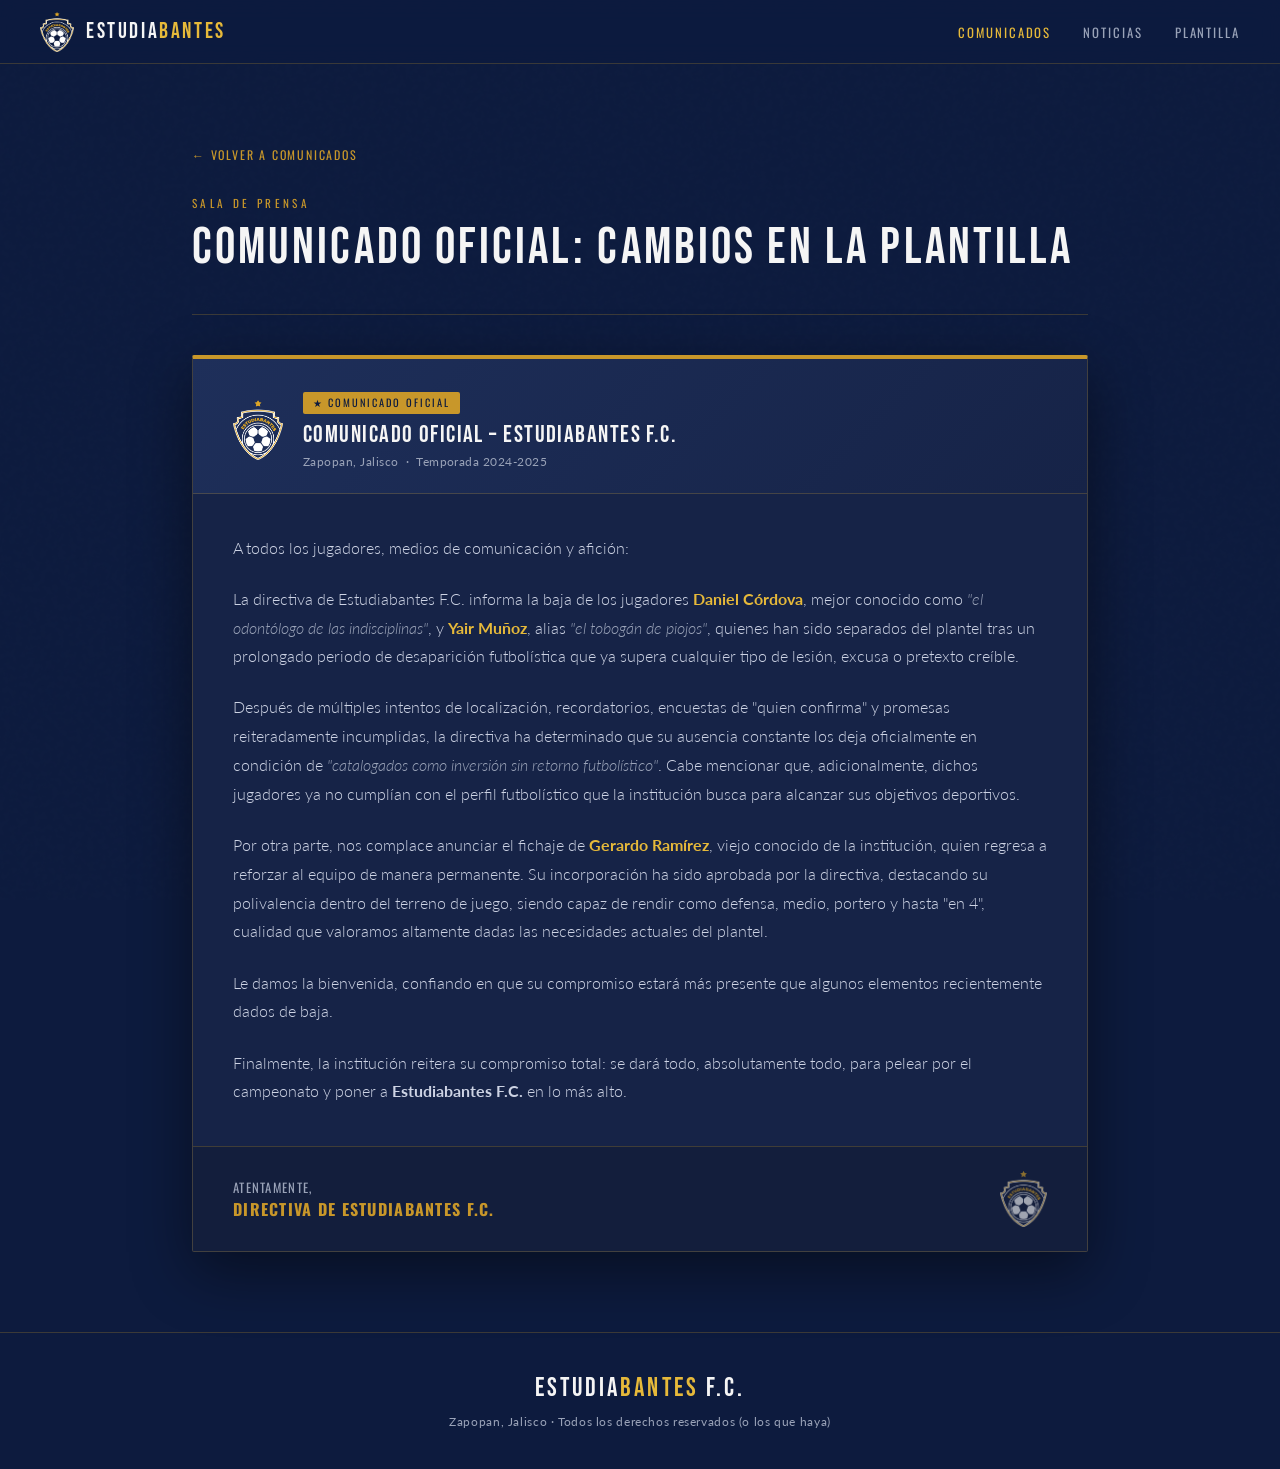
==== comunicado-cambios-plantilla.html @ 74355f9c "Estudiabantes FC" ====
<!DOCTYPE html>
<html lang="es">
<head>
  <meta charset="UTF-8" />
  <meta name="viewport" content="width=device-width, initial-scale=1.0" />
  <title>Cambios en la Plantilla – Estudiabantes F.C.</title>
  <link rel="icon" type="image/jpeg" href="images/Logo.jpg" />
  <link href="https://fonts.googleapis.com/css2?family=Bebas+Neue&family=Oswald:wght@300;400;600;700&family=Lato:ital,wght@0,300;0,400;0,700;1,300;1,400&display=swap" rel="stylesheet" />
  <link rel="stylesheet" href="style.css" />
</head>
<body>

<nav>
  <a href="index.html" class="nav-logo">
    <img src="images/LogoAmarilloAsset.png" alt="Escudo Estudiabantes FC" class="nav-logo-emblem" />
    <span class="nav-logo-text">ESTUDIA<span>BANTES</span></span>
  </a>
  <ul>
    <li><a href="comunicados.html" class="nav-active">Comunicados</a></li>
    <li><a href="noticias.html">Noticias</a></li>
    <li><a href="plantilla.html">Plantilla</a></li>
  </ul>
</nav>

<section>
  <a href="comunicados.html" class="back-link">← Volver a Comunicados</a>

  <div class="section-label">Sala de prensa</div>
  <div class="section-title">Comunicado Oficial: Cambios en la plantilla</div>
  <hr class="section-rule" />

  <div class="comunicado-wrap">
    <div class="comunicado-header">
      <img src="images/LogoAmarilloAsset.png" alt="Escudo Estudiabantes FC" class="com-logo" />
      <div class="com-meta">
        <span class="com-badge">&#9733; Comunicado Oficial</span>
        <div class="com-title">COMUNICADO OFICIAL – ESTUDIABANTES F.C.</div>
        <div class="com-date">Zapopan, Jalisco &nbsp;·&nbsp; Temporada 2024-2025</div>
      </div>
    </div>

    <div class="comunicado-body">
      <p>A todos los jugadores, medios de comunicación y afición:</p>

      <p>La directiva de Estudiabantes F.C. informa la baja de los jugadores
        <span class="highlight-name">Daniel Córdova</span>, mejor conocido como
        <span class="highlight-alias">"el odontólogo de las indisciplinas"</span>, y
        <span class="highlight-name">Yair Muñoz</span>, alias
        <span class="highlight-alias">"el tobogán de piojos"</span>, quienes han sido separados del
        plantel tras un prolongado periodo de desaparición futbolística que ya supera cualquier tipo
        de lesión, excusa o pretexto creíble.
      </p>

      <p>Después de múltiples intentos de localización, recordatorios, encuestas de "quien confirma"
        y promesas reiteradamente incumplidas, la directiva ha determinado que su ausencia constante
        los deja oficialmente en condición de
        <span class="highlight-alias">"catalogados como inversión sin retorno futbolístico"</span>.
        Cabe mencionar que, adicionalmente, dichos jugadores ya no cumplían con el perfil futbolístico
        que la institución busca para alcanzar sus objetivos deportivos.
      </p>

      <p>Por otra parte, nos complace anunciar el fichaje de
        <span class="highlight-name">Gerardo Ramírez</span>, viejo conocido de la institución, quien
        regresa a reforzar al equipo de manera permanente. Su incorporación ha sido aprobada por la
        directiva, destacando su polivalencia dentro del terreno de juego, siendo capaz de rendir como
        defensa, medio, portero y hasta "en 4"</span>, cualidad que valoramos altamente dadas las
        necesidades actuales del plantel.
      </p>

      <p>Le damos la bienvenida, confiando en que su compromiso estará más presente que algunos
        elementos recientemente dados de baja.
      </p>

      <p>Finalmente, la institución reitera su compromiso total: se dará todo, absolutamente todo,
        para pelear por el campeonato y poner a
        <strong>Estudiabantes F.C.</strong> en lo más alto.
      </p>
    </div>

    <div class="comunicado-footer">
      <div class="com-sign">
        Atentamente,
        <strong>Directiva de Estudiabantes F.C.</strong>
      </div>
      <img src="images/LogoAmarilloAsset.png" alt="Sello Estudiabantes FC" class="com-seal" />
    </div>
  </div>
</section>

<footer>
  <div class="footer-logo">ESTUDIA<span>BANTES</span> F.C.</div>
  <p>Zapopan, Jalisco · Todos los derechos reservados (o los que haya)</p>
</footer>

</body>
</html>
---- style.css ----
:root {
  --navy:   #0d1b3e;
  --navy2:  #162347;
  --navy3:  #1e2f5a;
  --gold:   #c8972a;
  --gold2:  #e6b93a;
  --white:  #f5f5f5;
  --gray:   #9aa3b8;
  --border: rgba(200, 151, 42, 0.25);
}

*, *::before, *::after { box-sizing: border-box; margin: 0; padding: 0; }

html { scroll-behavior: smooth; }

body {
  background-color: var(--navy);
  color: var(--white);
  font-family: 'Lato', sans-serif;
  overflow-x: hidden;
}

/* ── NOISE OVERLAY ── */
body::before {
  content: '';
  position: fixed;
  inset: 0;
  background-image: url("data:image/svg+xml,%3Csvg viewBox='0 0 200 200' xmlns='http://www.w3.org/2000/svg'%3E%3Cfilter id='n'%3E%3CfeTurbulence type='fractalNoise' baseFrequency='0.75' numOctaves='4' stitchTiles='stitch'/%3E%3C/filter%3E%3Crect width='100%25' height='100%25' filter='url(%23n)' opacity='0.04'/%3E%3C/svg%3E");
  pointer-events: none;
  z-index: 0;
  opacity: .35;
}

/* ── NAV ── */
nav {
  position: sticky;
  top: 0;
  z-index: 100;
  display: flex;
  align-items: center;
  justify-content: space-between;
  padding: 0 2.5rem;
  height: 64px;
  background: rgba(13,27,62,.92);
  backdrop-filter: blur(12px);
  border-bottom: 1px solid var(--border);
}

.nav-logo {
  display: flex;
  align-items: center;
  gap: .75rem;
  text-decoration: none;
}

.nav-logo-emblem {
  width: 34px;
  height: 40px;
  object-fit: contain;
  flex-shrink: 0;
}

.nav-logo-text {
  font-family: 'Bebas Neue', sans-serif;
  font-size: 1.35rem;
  letter-spacing: .12em;
  color: var(--white);
  line-height: 1;
}

.nav-logo-text span { color: var(--gold2); }

nav ul {
  display: flex;
  gap: 2rem;
  list-style: none;
}

nav ul a {
  font-family: 'Oswald', sans-serif;
  font-weight: 400;
  font-size: .8rem;
  letter-spacing: .15em;
  text-transform: uppercase;
  color: var(--gray);
  text-decoration: none;
  transition: color .2s;
}
nav ul a:hover,
nav ul a.nav-active { color: var(--gold2); }

/* ── HERO ── */
.hero {
  position: relative;
  display: flex;
  flex-direction: column;
  align-items: center;
  justify-content: center;
  min-height: 88vh;
  text-align: center;
  overflow: hidden;
  padding: 5rem 2rem 6rem;
}

.hero::after {
  content: '';
  position: absolute;
  left: -10%;
  bottom: -30px;
  width: 120%;
  height: 90px;
  background: var(--gold);
  transform: rotate(-2deg);
  opacity: .07;
}

.hero-glow {
  position: absolute;
  top: 50%;
  left: 50%;
  transform: translate(-50%, -50%);
  width: 600px;
  height: 600px;
  background: radial-gradient(circle, rgba(200,151,42,.12) 0%, transparent 70%);
  pointer-events: none;
}

.hero-badge {
  width: 151px;
  height: 180px;
  object-fit: contain;
  margin-bottom: 2rem;
  animation: floatBadge 5s ease-in-out infinite;
  filter: drop-shadow(0 8px 32px rgba(200,151,42,.35));
  position: relative;
  z-index: 1;
}

@keyframes floatBadge {
  0%,100% { transform: translateY(0); }
  50%      { transform: translateY(-10px); }
}

.hero-tag {
  font-family: 'Oswald', sans-serif;
  font-size: .72rem;
  letter-spacing: .25em;
  text-transform: uppercase;
  color: var(--gold);
  margin-bottom: 1rem;
  position: relative;
  z-index: 1;
}

.hero h1 {
  font-family: 'Bebas Neue', sans-serif;
  font-size: clamp(3.5rem, 10vw, 7rem);
  letter-spacing: .06em;
  line-height: .95;
  color: var(--white);
  position: relative;
  z-index: 1;
}

.hero h1 .gold { color: var(--gold2); }

.hero-sub {
  margin-top: 1.25rem;
  font-size: 1rem;
  font-weight: 300;
  color: var(--gray);
  letter-spacing: .05em;
  position: relative;
  z-index: 1;
}

.hero-divider {
  width: 60px;
  height: 2px;
  background: var(--gold);
  margin: 2rem auto;
  position: relative;
  z-index: 1;
}

.hero-stat-row {
  display: flex;
  gap: 3rem;
  position: relative;
  z-index: 1;
}

.hero-stat { text-align: center; }
.hero-stat strong {
  display: block;
  font-family: 'Bebas Neue', sans-serif;
  font-size: 2.6rem;
  color: var(--gold2);
  line-height: 1;
}
.hero-stat span {
  font-size: .72rem;
  letter-spacing: .18em;
  text-transform: uppercase;
  color: var(--gray);
}

/* ── SECTION SHARED ── */
section {
  position: relative;
  z-index: 1;
  padding: 5rem 2rem;
  max-width: 960px;
  margin: 0 auto;
}

.section-label {
  font-family: 'Oswald', sans-serif;
  font-size: .7rem;
  letter-spacing: .3em;
  text-transform: uppercase;
  color: var(--gold);
  margin-bottom: .6rem;
}

.section-title {
  font-family: 'Bebas Neue', sans-serif;
  font-size: clamp(2rem, 5vw, 3.2rem);
  letter-spacing: .06em;
  color: var(--white);
  margin-bottom: 2.5rem;
  line-height: 1.05;
}

hr.section-rule {
  border: none;
  border-top: 1px solid var(--border);
  margin-bottom: 2.5rem;
}

/* ── BACK LINK ── */
.back-link {
  display: inline-block;
  font-family: 'Oswald', sans-serif;
  font-size: .75rem;
  letter-spacing: .15em;
  text-transform: uppercase;
  color: var(--gold);
  text-decoration: none;
  margin-bottom: 2rem;
  transition: color .2s;
}
.back-link:hover { color: var(--gold2); }

/* ── COMUNICADO CARDS (listing) ── */
.com-list {
  display: flex;
  flex-direction: column;
  gap: 1.25rem;
}

.com-card {
  display: flex;
  align-items: center;
  gap: 1.5rem;
  background: var(--navy2);
  border: 1px solid var(--border);
  border-left: 4px solid var(--gold);
  border-radius: 2px;
  padding: 1.5rem 1.75rem;
  text-decoration: none;
  transition: background .2s, box-shadow .2s, border-color .2s;
}
.com-card:hover {
  background: var(--navy3);
  box-shadow: 0 8px 30px rgba(0,0,0,.35);
  border-left-color: var(--gold2);
}

.com-card-logo {
  width: 44px;
  height: 52px;
  object-fit: contain;
  flex-shrink: 0;
}

.com-card-body { flex: 1; }

.com-card-title {
  font-family: 'Oswald', sans-serif;
  font-size: 1.1rem;
  font-weight: 600;
  color: var(--white);
  margin: .35rem 0 .3rem;
  line-height: 1.2;
}

.com-card-date {
  font-size: .72rem;
  color: var(--gray);
  letter-spacing: .04em;
  margin-bottom: .5rem;
}

.com-card-preview {
  font-size: .85rem;
  color: var(--gray);
  line-height: 1.5;
}

.com-card-arrow {
  font-size: 1.4rem;
  color: var(--gold);
  flex-shrink: 0;
  transition: transform .2s;
}
.com-card:hover .com-card-arrow { transform: translateX(4px); }

/* ── COMUNICADO DETAIL ── */
.comunicado-wrap {
  background: var(--navy2);
  border: 1px solid var(--border);
  border-top: 4px solid var(--gold);
  border-radius: 2px;
  overflow: hidden;
  box-shadow: 0 20px 60px rgba(0,0,0,.45);
}

.comunicado-header {
  background: linear-gradient(135deg, var(--navy3) 0%, var(--navy2) 100%);
  padding: 2rem 2.5rem 1.5rem;
  border-bottom: 1px solid var(--border);
  display: flex;
  align-items: center;
  gap: 1.25rem;
}

.com-logo { width: 50px; height: 60px; object-fit: contain; flex-shrink: 0; }

.com-meta { flex: 1; }

.com-badge {
  display: inline-block;
  font-family: 'Oswald', sans-serif;
  font-size: .65rem;
  letter-spacing: .2em;
  text-transform: uppercase;
  color: var(--navy);
  background: var(--gold);
  padding: .2rem .6rem;
  border-radius: 2px;
  margin-bottom: .5rem;
}

.com-title {
  font-family: 'Bebas Neue', sans-serif;
  font-size: 1.5rem;
  letter-spacing: .06em;
  color: var(--white);
  line-height: 1.1;
}

.com-date {
  font-size: .75rem;
  color: var(--gray);
  margin-top: .35rem;
  letter-spacing: .04em;
}

.comunicado-body { padding: 2.5rem; }

.comunicado-body p {
  font-size: 1rem;
  line-height: 1.8;
  color: #cdd3e4;
  margin-bottom: 1.4rem;
  font-weight: 300;
}

.comunicado-body p:last-child { margin-bottom: 0; }

.highlight-name { color: var(--gold2); font-weight: 700; }
.highlight-alias { color: var(--gray); font-style: italic; }

.comunicado-footer {
  padding: 1.5rem 2.5rem;
  border-top: 1px solid var(--border);
  background: rgba(0,0,0,.15);
  display: flex;
  align-items: center;
  justify-content: space-between;
  gap: 1rem;
  flex-wrap: wrap;
}

.com-sign {
  font-family: 'Oswald', sans-serif;
  font-size: .8rem;
  letter-spacing: .1em;
  text-transform: uppercase;
  color: var(--gray);
}
.com-sign strong { color: var(--gold); display: block; font-size: 1rem; }

.com-seal {
  width: 47px;
  height: 56px;
  object-fit: contain;
  opacity: .6;
}

/* ── NOTICIAS ── */
.news-grid {
  display: grid;
  grid-template-columns: repeat(auto-fit, minmax(260px, 1fr));
  gap: 1.5rem;
}

.news-card {
  background: var(--navy2);
  border: 1px solid var(--border);
  border-radius: 2px;
  overflow: hidden;
  transition: transform .25s, box-shadow .25s;
}
.news-card:hover {
  transform: translateY(-4px);
  box-shadow: 0 12px 40px rgba(0,0,0,.4);
}

.news-thumb {
  height: 120px;
  background: linear-gradient(135deg, var(--navy3) 0%, #0a1428 100%);
  display: flex;
  align-items: center;
  justify-content: center;
  font-size: 2.5rem;
  border-bottom: 1px solid var(--border);
}

.news-body { padding: 1.25rem; }

.news-cat {
  font-family: 'Oswald', sans-serif;
  font-size: .62rem;
  letter-spacing: .2em;
  text-transform: uppercase;
  color: var(--gold);
  margin-bottom: .4rem;
}

.news-card h3 {
  font-family: 'Oswald', sans-serif;
  font-size: 1rem;
  font-weight: 600;
  color: var(--white);
  line-height: 1.35;
  margin-bottom: .5rem;
}

.news-card p {
  font-size: .82rem;
  color: var(--gray);
  line-height: 1.55;
}

/* ── PLANTILLA ── */
.squad-grid {
  display: grid;
  grid-template-columns: repeat(auto-fill, minmax(130px, 1fr));
  gap: 1rem;
}

.squad-card {
  background: var(--navy2);
  border: 1px solid var(--border);
  border-radius: 2px;
  padding: 1.25rem .75rem 1rem;
  text-align: center;
  transition: border-color .2s, box-shadow .2s;
}
.squad-card:hover { border-color: var(--gold); box-shadow: 0 0 20px rgba(200,151,42,.12); }

.squad-num {
  font-family: 'Bebas Neue', sans-serif;
  font-size: 2.2rem;
  color: var(--gold2);
  line-height: 1;
}

.squad-name {
  font-family: 'Oswald', sans-serif;
  font-size: .8rem;
  font-weight: 600;
  color: var(--white);
  margin-top: .4rem;
  letter-spacing: .03em;
}

.squad-pos {
  font-size: .68rem;
  color: var(--gray);
  letter-spacing: .1em;
  text-transform: uppercase;
  margin-top: .2rem;
}

.squad-new {
  display: inline-block;
  font-size: .58rem;
  background: var(--gold);
  color: var(--navy);
  font-family: 'Oswald', sans-serif;
  letter-spacing: .1em;
  text-transform: uppercase;
  padding: .1rem .4rem;
  border-radius: 1px;
  margin-top: .4rem;
}

/* ── FOOTER ── */
footer {
  position: relative;
  z-index: 1;
  border-top: 1px solid var(--border);
  padding: 2.5rem 2rem;
  text-align: center;
}

footer .footer-logo {
  font-family: 'Bebas Neue', sans-serif;
  font-size: 1.6rem;
  letter-spacing: .12em;
  color: var(--white);
}
footer .footer-logo span { color: var(--gold2); }

footer p {
  margin-top: .6rem;
  font-size: .78rem;
  color: var(--gray);
  letter-spacing: .05em;
}

/* ── RESPONSIVE ── */
@media (max-width: 640px) {
  nav ul { display: none; }
  .hero-stat-row { gap: 1.5rem; }
  .comunicado-header { flex-direction: column; text-align: center; }
  .comunicado-footer { justify-content: center; text-align: center; }
  .com-card { flex-wrap: wrap; }
  .com-card-arrow { display: none; }
}
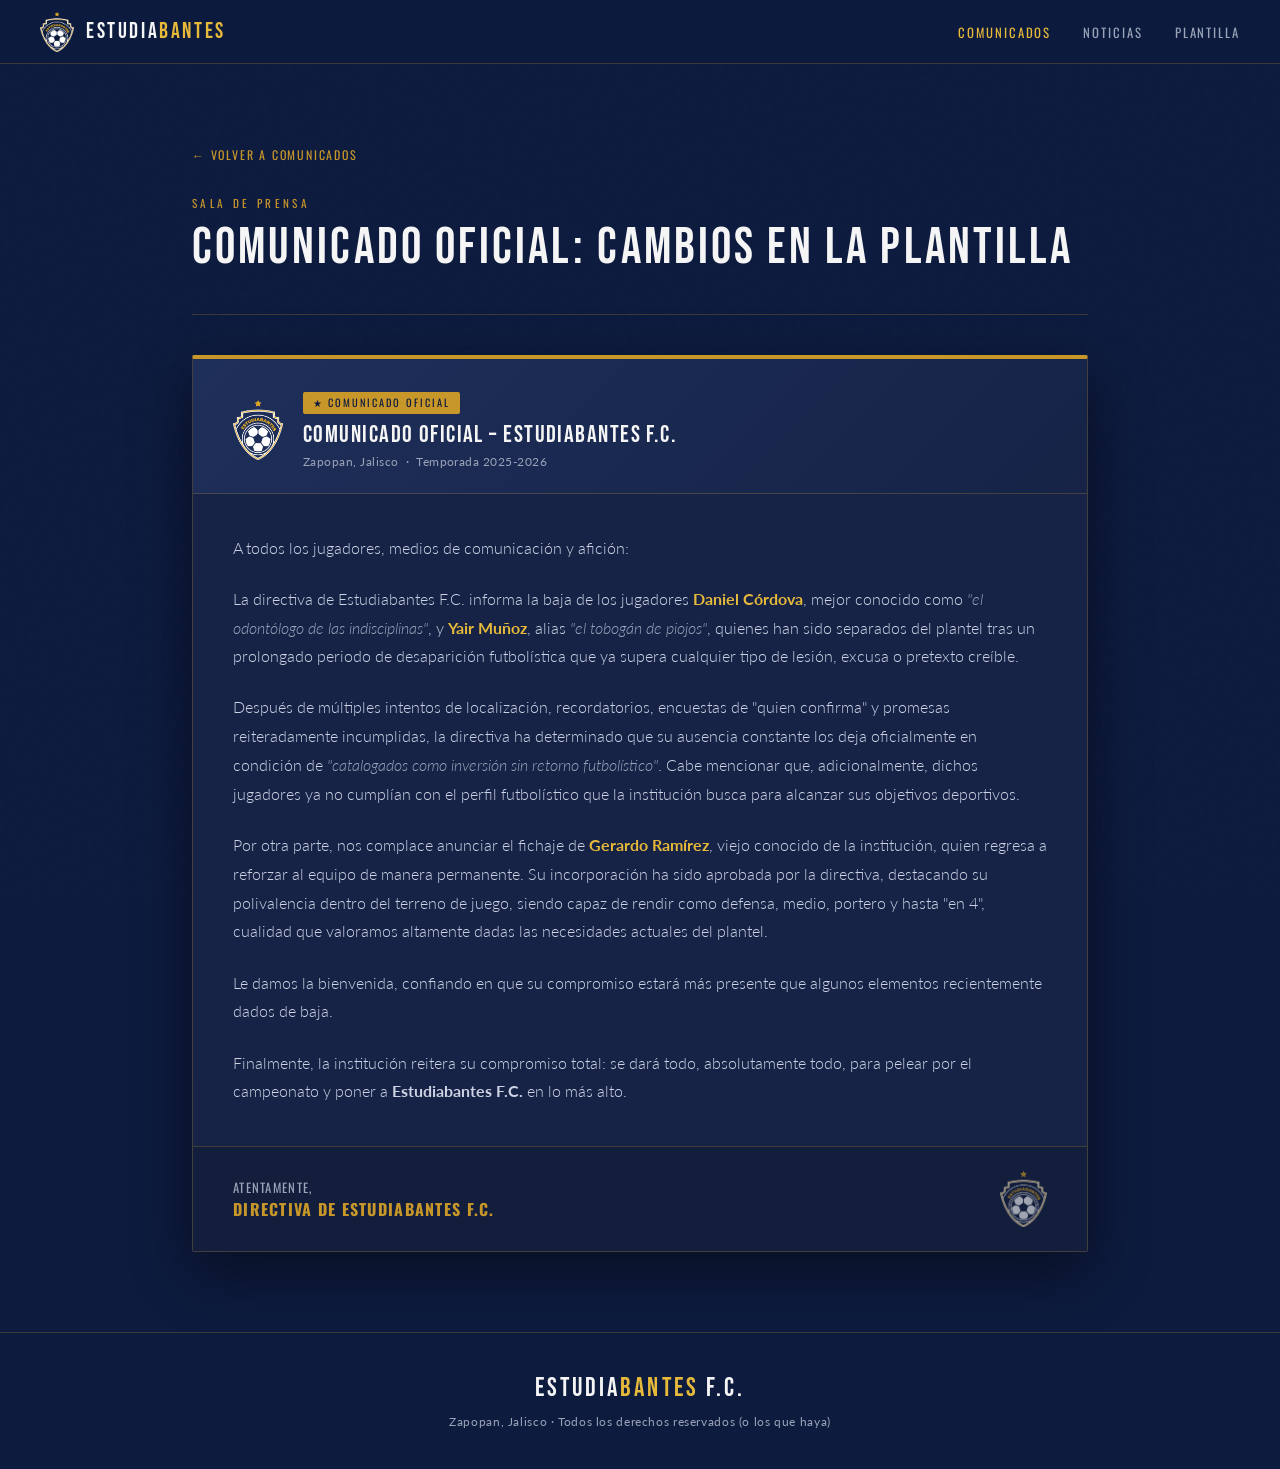
==== commit e09f848e: "2025-2026" ====
--- a/comunicado-cambios-plantilla.html
+++ b/comunicado-cambios-plantilla.html
@@ -35,7 +35,7 @@
       <div class="com-meta">
         <span class="com-badge">&#9733; Comunicado Oficial</span>
         <div class="com-title">COMUNICADO OFICIAL – ESTUDIABANTES F.C.</div>
-        <div class="com-date">Zapopan, Jalisco &nbsp;·&nbsp; Temporada 2024-2025</div>
+        <div class="com-date">Zapopan, Jalisco &nbsp;·&nbsp; Temporada 2025-2026</div>
       </div>
     </div>
 
@@ -93,4 +93,4 @@
 </footer>
 
 </body>
-</html>+</html>
